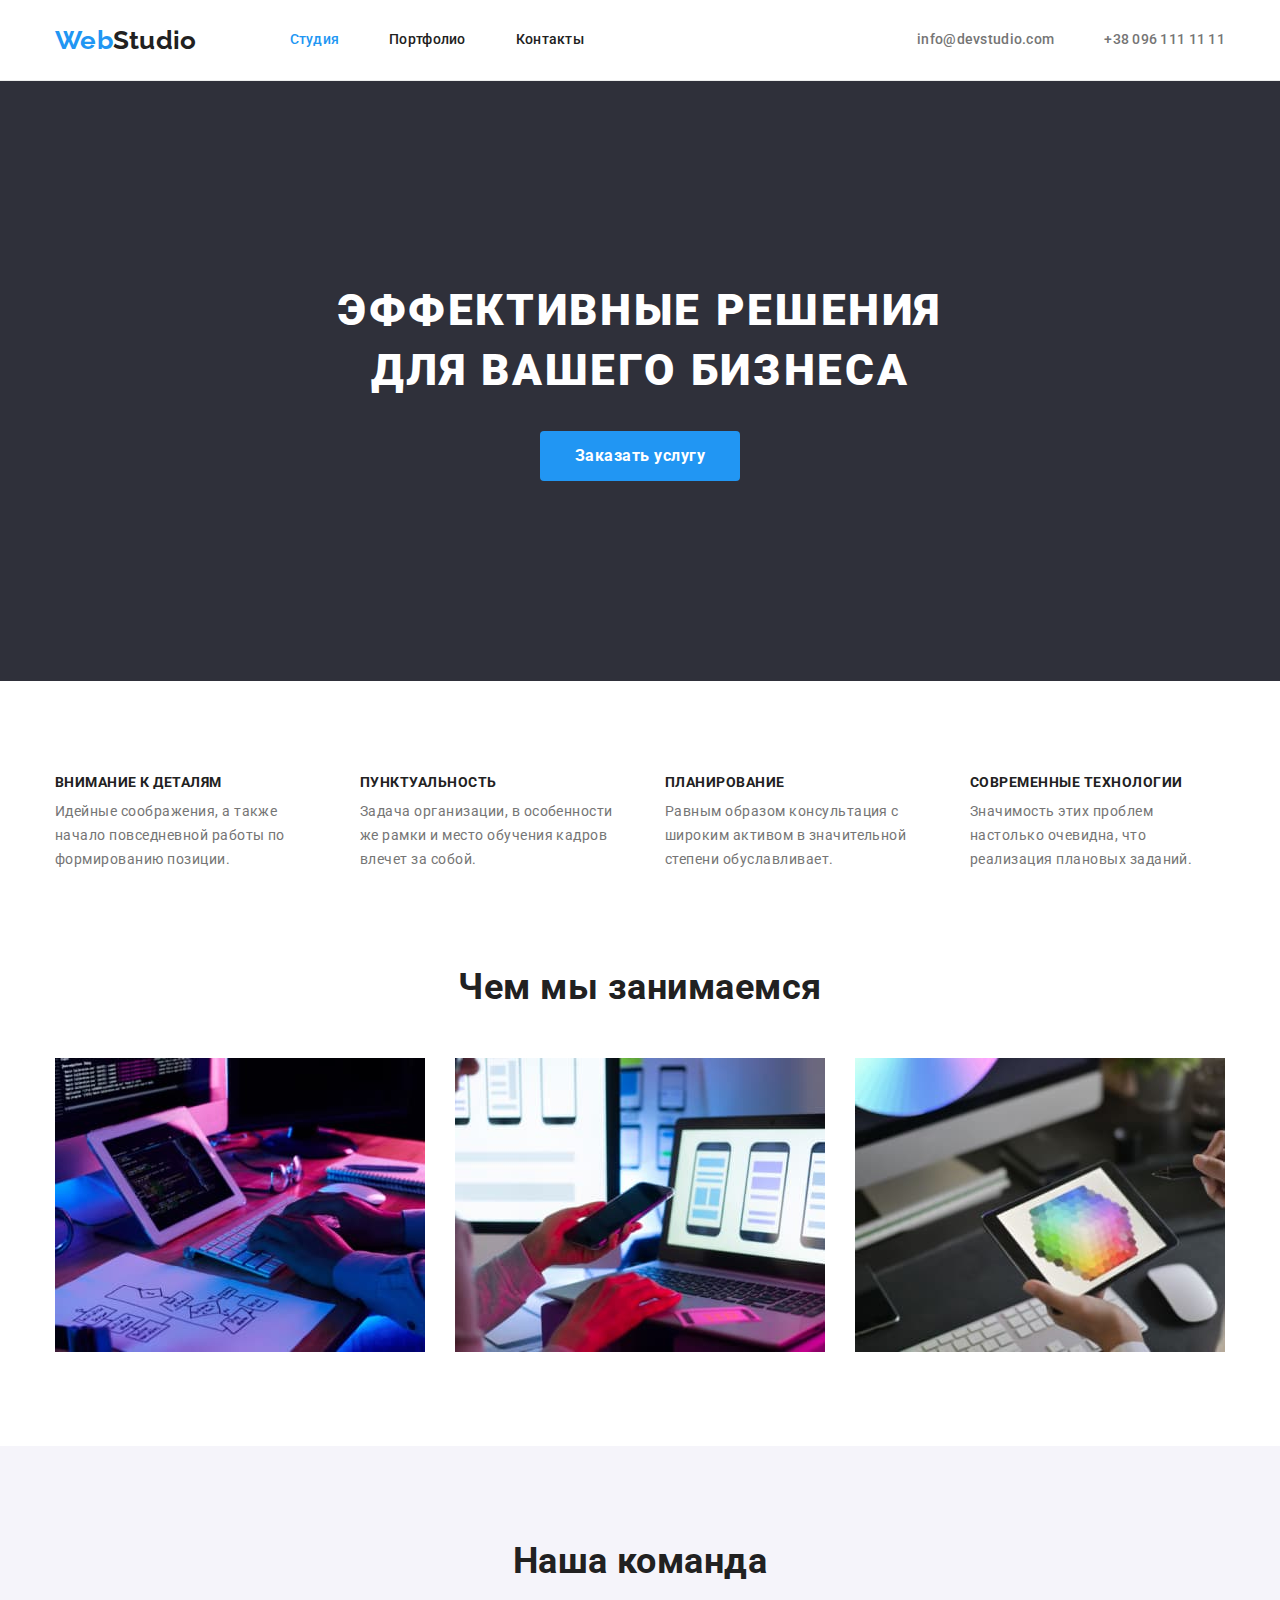
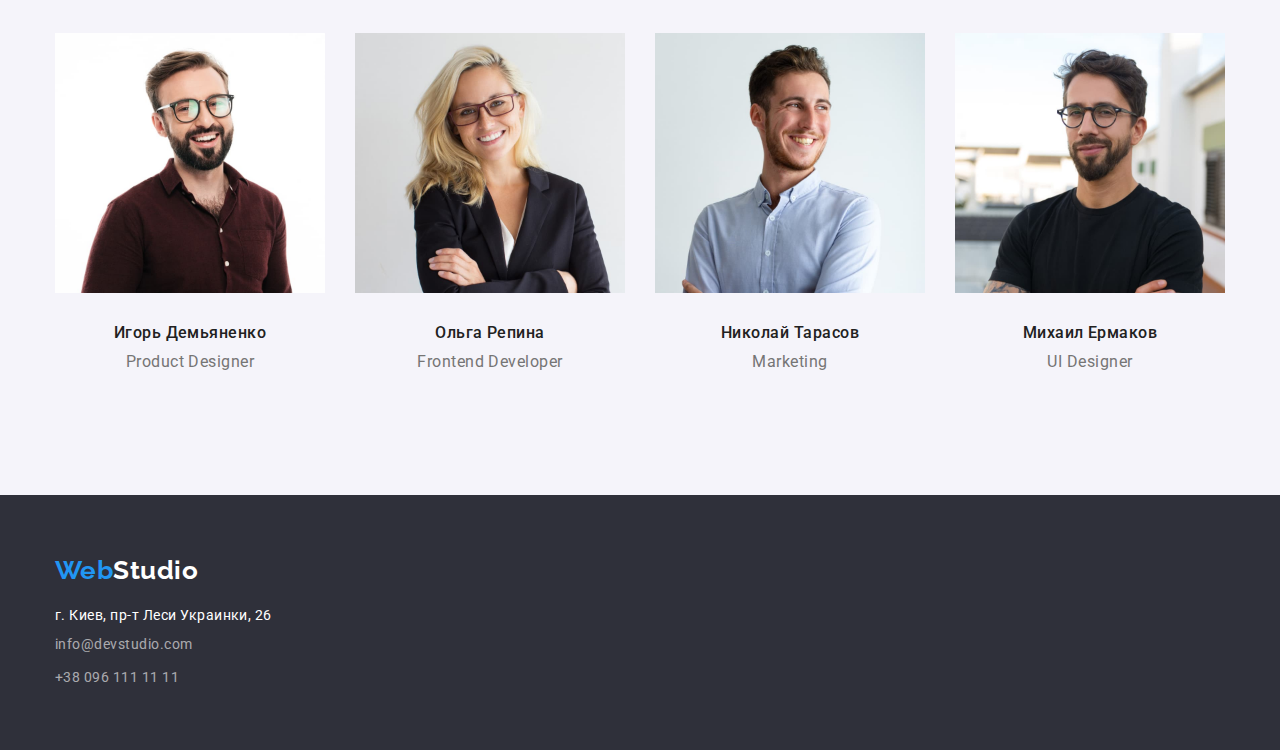
==== index.html @ 822eb490 "clone files" ====
<!DOCTYPE html>
<html lang="ru">
<head>
    <meta charset="UTF-8">
    <meta http-equiv="X-UA-Compatible" content="IE=edge">
    <meta name="viewport" content="width=device-width, initial-scale=1.0">
    <title>Document</title>
    <link href="https://fonts.googleapis.com/css2?family=Raleway:wght@700&family=Roboto:wght@400;500;700;900&display=swap" rel="stylesheet">
    <link rel="stylesheet" href="https://cdnjs.cloudflare.com/ajax/libs/modern-normalize/1.1.0/modern-normalize.min.css">
    <link rel="stylesheet" href="./css/styles.css">
</head>
<body>
    <header class="page-header">
            <nav class="container site-nav">
                <a href="./index.html" class="logo"><span class="logo-web">Web</span><span class="logo-studio">Studio</span></a>
                <ul class="nav-nav list">
                    <li class="item">
                        <a href="./index.html" class="site-nav-link current">Студия</a>
                    </li>
                    <li class="item">
                        <a href="./portfolio.html" class="site-nav-link">Портфолио</a>
                    </li>
                    <li class="item">
                        <a href="#" class="site-nav-link">Контакты</a>
                    </li>
                </ul>
                <ul class="nav-contacts list">
                    <li class="item">
                        <a href="mailto:info@devstudio.com" class="site-nav-contacts">info@devstudio.com</a>
                    </li>
                    <li class="item">
                        <a href="tel:+380961111111" class="site-nav-contacts">+38 096 111 11 11</a>
                    </li>
                </ul>
            </nav>
    </header>
    <main>
        <section class="section hero-section">
            <div class="container">
                <div class="hero">
                    <h1 class="hero-title">Эффективные решения для вашего бизнеса</h1>
                    <button type="button" class="btn-hero">Заказать услугу</button>
                </div>
            </div>
            </section>
            <section class="section benefits">
                <div class="container">
                    <h2 class="benefits-titles">
                        Наші переваги
                    </h2>
                    <ul class="benefits-grid list">
                        <li class="benefits-list">
                            <h3 class="benefits-title">Внимание к деталям</h3>
                            <p class="benefits-description">Идейные соображения, а также начало повседневной работы по формированию позиции.</p>
                        </li>
                        <li class="benefits-list">
                            <h3 class="benefits-title">Пунктуальность</h3>
                            <p class="benefits-description">Задача организации, в особенности же рамки и место обучения кадров влечет за собой.</p>
                        </li>
                        <li class="benefits-list">
                            <h3 class="benefits-title">Планирование</h3>
                            <p class="benefits-description">Равным образом консультация с широким активом в значительной степени обуславливает.</p>
                        </li>
                        <li class="benefits-list">
                            <h3 class="benefits-title">Современные технологии</h3>
                            <p class="benefits-description">Значимость этих проблем настолько очевидна, что реализация плановых заданий.</p>
                        </li>
                    </ul>
                </div>
            </section>
        <section class="section our-jobs">
            <div class="container">
                <h2 class="our-jobs-title">
                    Чем мы занимаемся
                </h2>
                <ul class="job-list list">
                    <li class="job-item"><img src="./images/programming.jpg" alt="програмирование" width="370" height="294" class="our-jobs-description"></li>
                    <li class="job-item"><img src="./images/layout.jpg" alt="верстка" width="370" height="294" class="our-jobs-description"></li>
                    <li class="job-item"><img src="./images/design.jpg" alt="дизайн" width="370" height="294" class="our-jobs-description"></li>
                </ul>
            </div>
        </section>
        <section class="section stuff">
            <div class="container">
                <h2 class="stuff-title">
                    Наша команда
                </h2>
                <ul class="stuff-list list">
                    <li class="stuff-item">
                        <img src="./images/stuff-demyanenko.jpg" alt="Игорь Демьяненко" width="270" height="260" class="stuff-image">
                        <div class="stuff-info">
                            <h3 class="stuff-name">Игорь Демьяненко</h3>
                            <p class="stuff-position">Product Designer</p>
                        </div>
                    </li>
                    <li class="stuff-item">
                        <img src="./images/stuff-repina.jpg" alt="Ольга Репин" width="270" height="260" class="stuff-image">
                        <div class="stuff-info">
                            <h3 class="stuff-name">Ольга Репина</h3>
                            <p class="stuff-position">Frontend Developer</p>
                        </div>
                    </li>
                    <li class="stuff-item">
                        <img src="./images/stuff-tarasov.jpg" alt="Николай Тарасов" width="270" height="260" class="stuff-image">
                        <div class="stuff-info">
                            <h3 class="stuff-name">Николай Тарасов</h3>
                            <p class="stuff-position">Marketing</p>
                        </div>
                  </li>
                    <li class="stuff-item">
                        <img src="./images/stuff-iermakov.jpg" alt="Михаил Ермаков" width="270" height="260" class="stuff-image">
                        <div class="stuff-info">
                            <h3 class="stuff-name">Михаил Ермаков</h3>
                            <p class="stuff-position">UI Designer</p>
                        </div>
                </li>
                </ul>                
            </div>
        </section>
    </main>
    <footer class="section page-footer">
        <div class="container">
            <a href="./index.html" class="logo-footer"><span class="logo-web">Web</span><span class="logo-studio-footer">Studio</span></a>
        <address>
            <ul class="adress list">
                <li class="list-adress-item">
                    <a href="https://goo.gl/maps/piqngm7oDQpEDh6u6" target="_blank" rel="noopener nofollow noreferrer" class="footer-address">г. Киев, пр-т Леси Украинки, 26</a>
                </li>
                <li class="list-adress-item">
                    <a href="mailto:info@devstudio.com" class="footer-contacts">info@devstudio.com</a>
                </li>
                <li class="list-adress-item">
                    <a href="tel:+380961111111" class="footer-contacts">+38 096 111 11 11</a>
                </li>
            </ul>
        </address>
        </div>
    </footer>
</body>
</html>
---- css/styles.css ----
html {
	box-sizing: border-box;
}
*,
*::after,
*::before {
	box-sizing: inherit;
}
/* Стили для обнуления верхних отступов у элементов */
h1,
h2,
h3,
h4,
h5,
h6,
p {
	margin-top: 0;
}
/* Класс для обнуления базовых свойств у списков (ul) */
.list {
	list-style: none;
	padding-left: 0;
	margin: 0;
}
/* Класс для обнуления базовых свойств у ссылок */
.link {
	text-decoration: none;
	color: inherit;
}
/* Свойства для корректного отображения картинок */
img {
	display: block;
	max-width: 100%;
	height: auto;
}
/* Свойства для обнуления курсива у address */
address {
	font-style: normal;
}

:root{
    --text-color-black: #212121;
    --color-white: #FFFFFF;
    --text-color-gray: #757575;
    --text-color-contacts-footer: rgba(255,255,255,0.6);
    --accent-color-main: #2196F3;
    --secondary-background-color: #f5f4fa;

}

/* all pages */
body {
   background-color: E5E5E5;
   font-family: Roboto, sans-serif; 
   letter-spacing: 0.03em;
   color: var(--text-color-gray);
   margin: 0;
}

.section {
    padding-top: 94px;
    padding-bottom: 94px;
}

.container {
    margin-left: auto;
    margin-right: auto;
    width: 1200px;
    padding-left: 15px;
    padding-right: 15px;    
}


/* Header */
.page-header {
    display: flex;
    align-items: center;
    background-color: var(--color-white);
    border-bottom: 1px solid #ECECEC;
}

.logo {
    display: flex;
    font-family: raleway, sans-serif;
    font-weight: 700;
    font-size: 26px;
    line-height: 1.19;
    text-decoration: none;
}

.logo-web {
    display: block;
    color: var(--accent-color-main);
}

.logo-studio {
    display: block;
    color: var(--text-color-black);
}


.site-nav {
    display: flex;
    align-items: center;
    font-size: 14px;
    font-weight: 500;
    line-height: 1.14;
    letter-spacing: 0.02em;
    color: var(--text-color-black);
}



.nav-nav .item+.item {
    margin-left: 50px;
}

.nav-nav {
    display: flex;
    margin-left: 93px;
} 

.nav-contacts {
    display: flex;
    padding-top: 32px;
    padding-bottom: 32px;
    margin-left: auto;
}

.nav-contacts .item+.item {
    margin-left: 50px;
}


.site-nav-link {
    display: inline-block;
    padding-top: 32px;
    padding-bottom: 32px;

    text-decoration: none;
    color: var(--text-color-black);
}

.site-nav-link:hover {
    color: var(--accent-color-main);
}

.site-nav-link:focus {
    color: var(--accent-color-main);
}

.site-nav-contacts {
    display: block;
    color: var(--text-color-gray);
    letter-spacing: 0.02em;
    text-decoration: none;
}

.current,
.site-nav-contacts:focus,
.site-nav-contacts:hover {
    color: var(--accent-color-main);
}


/* body index */

.hero {
    text-align: center;
    }

.hero-section {
    background-color: #2F303A;
    padding-top: 200px;
    padding-bottom: 200px;
}

.hero-title {
    font-weight: 900;
    margin-bottom: 30px;
    padding-left: 252px;
    padding-right: 252px;
    font-size: 44px;
    line-height: 1.36; 
    text-align: center;
    letter-spacing: 0.06em;
    text-transform: uppercase;
    color: var(--color-white);
}

.btn-hero {
    border-radius: 4px;
    border: none;
    min-width: 200px;
    padding: 10px 32px;
    font-family: Roboto, sans-serif;
    background-color: var(--accent-color-main);
    color: var(--color-white);
    font-weight: 700;
    font-size: 16px;
    line-height: 1.87;
    letter-spacing: 0.03em;
    cursor: pointer;
}

.btn-hero:hover {
    background-color: #188CE8;
    color: var(--color-white);
    font-weight: 700;
    font-size: 16px;
    line-height: 1.87;    
}

/* benefits */

.benefits-titles {
    color: transparent;
    font-size: 0;
}

.benefits-grid {
    display: flex;
}

.benefits-list {
    width: 270px;
}
.benefits-grid .benefits-list+.benefits-list {
    margin-left: 50px;
}

.benefits-title {
    margin-bottom: 10px;
    font-weight: 700;
    font-size: 14px;
    line-height: 1.14;
    text-transform: uppercase;
    color: var(--text-color-black);
}

.benefits-description {
    font-size: 14px;
    line-height: 1.71;
    margin-bottom: 0;
}

/* our-jobs */

.our-jobs {
    padding-top: 0px;
}
.our-jobs-title {
    margin-bottom: 50px;
    font-weight: 700;
    font-size: 36px;
    line-height: 1.17;
    text-align: center;
    color: var(--text-color-black);
}

.job-list {
    display: flex;
}

.job-list .job-item+.job-item {
    margin-left: 30px;
}


/* stuff */
.stuff {
    background-color: var(--secondary-background-color);
}

.stuff-list {
    display: flex;
}

.stuff-title {
    margin-bottom: 50px;
    font-weight: 700;
    font-size: 36px;
    line-height: 1.17;
    text-align: center;
    color: var(--text-color-black);
}

.stuff-info {
    padding-top: 30px;
    padding-bottom: 30px;
}


.stuff-name {
    margin-bottom: 10px;
    font-weight: 500;
    font-size: 16px;
    line-height: 1.19;
    text-align: center;
    color: var(--text-color-black);
}

.stuff-position {
    margin-bottom: 0px;
    font-size: 16px;
    line-height: 1.19;
    text-align: center;
}

.stuff-list .stuff-item+.stuff-item {
    margin-left: 30px;
}

/* footer */
.page-footer {
    padding-top: 60px;
    padding-bottom: 60px;
    background-color: #2F303A;
}

.logo-footer {
    display: flex;
    margin-bottom: 20px;
    font-family: raleway, sans-serif;
    font-weight: 700;
    font-size: 26px;
    line-height: 1.19;
    text-decoration: none;
}

.logo-studio-footer {
    color: var(--color-white);
}

.adress {
    display: flex;
    flex-direction: column;
}

.list-adress-item:not(:last-child) {
    margin-bottom: 9px;
}

.footer-address {
    display: inline-block;
    font-style: normal;
    font-size: 14px;
    line-height: 1.71px;
    color: var(--color-white);
    text-decoration: none;
}

.footer-contacts {
    display: inline-block;
    font-style: normal;
    font-size: 14px;
    line-height: 1.71;
    text-decoration: none;
    color: rgba(255, 255, 255, 0.6);
}


.footer-contacts:hover,
.footer-contacts:focus {
   color: var(--accent-color-main); 
}

/* body portfolio */

.jobs-portfolio {
    color: transparent;
    font-size: 0;
}

.nav-filter {
    display: flex;
    margin-bottom: 50px;
    font-size: 16px;
    font-weight: 500;
    line-height: 1.62;
    justify-content: center;
}

.nav-filter .nav-filter-item+.nav-filter-item {
    margin-left: 8px;
}

.nav-filter-btn {
    padding-left: 22px;
    padding-top: 6px;
    padding-right: 22px;
    padding-bottom: 6px;
    border: none;
    border-radius: 4px;
    font-family: Roboto, sans-serif;
    font-weight: 500;
    font-size: 16px;
    line-height: 1.62;
    color: var(--text-color-black);
    background-color: #F5F4FA;
    letter-spacing: 0.03em;
    cursor: pointer;
}

.nav-filter-btn:active,
.nav-filter-btn:hover,
.nav-filter-btn:focus {
    color: var(--color-white);
    background-color: var(--accent-color-main);
}

.projects{
    display: flex;
    flex-wrap: wrap;
    text-decoration: none;
    
}
.projects-item {
    display: flex;
    width: calc((100% - 60px) / 3);
    margin-right: 30px;
    margin-bottom: 30px;
}

.project-item-card {
    border: 1px solid #eeeeee;
    padding-left: 24px;
    padding-top: 20px;
    padding-bottom: 20px;
}


.projects-item:nth-child(3n) {
    margin-right: 0;
}

.projects-item:nth-last-child(-n + 3)  {
    margin-bottom: 0;
}

.project-link {
    display: block;
    text-decoration: none;
    color: var(--text-color-gray);
}

.project-title {
    display: inline-block;
    margin-bottom: 4px;
    text-decoration: none;
    font-weight: 700;
    font-size: 18px;
    line-height: 2;
    letter-spacing: 0.06em;
    color: var(--text-color-black);
}

.project-type {
    margin-bottom: 0px;
    text-decoration: none;
    font-size: 16px;
    line-height: 1.88;
}
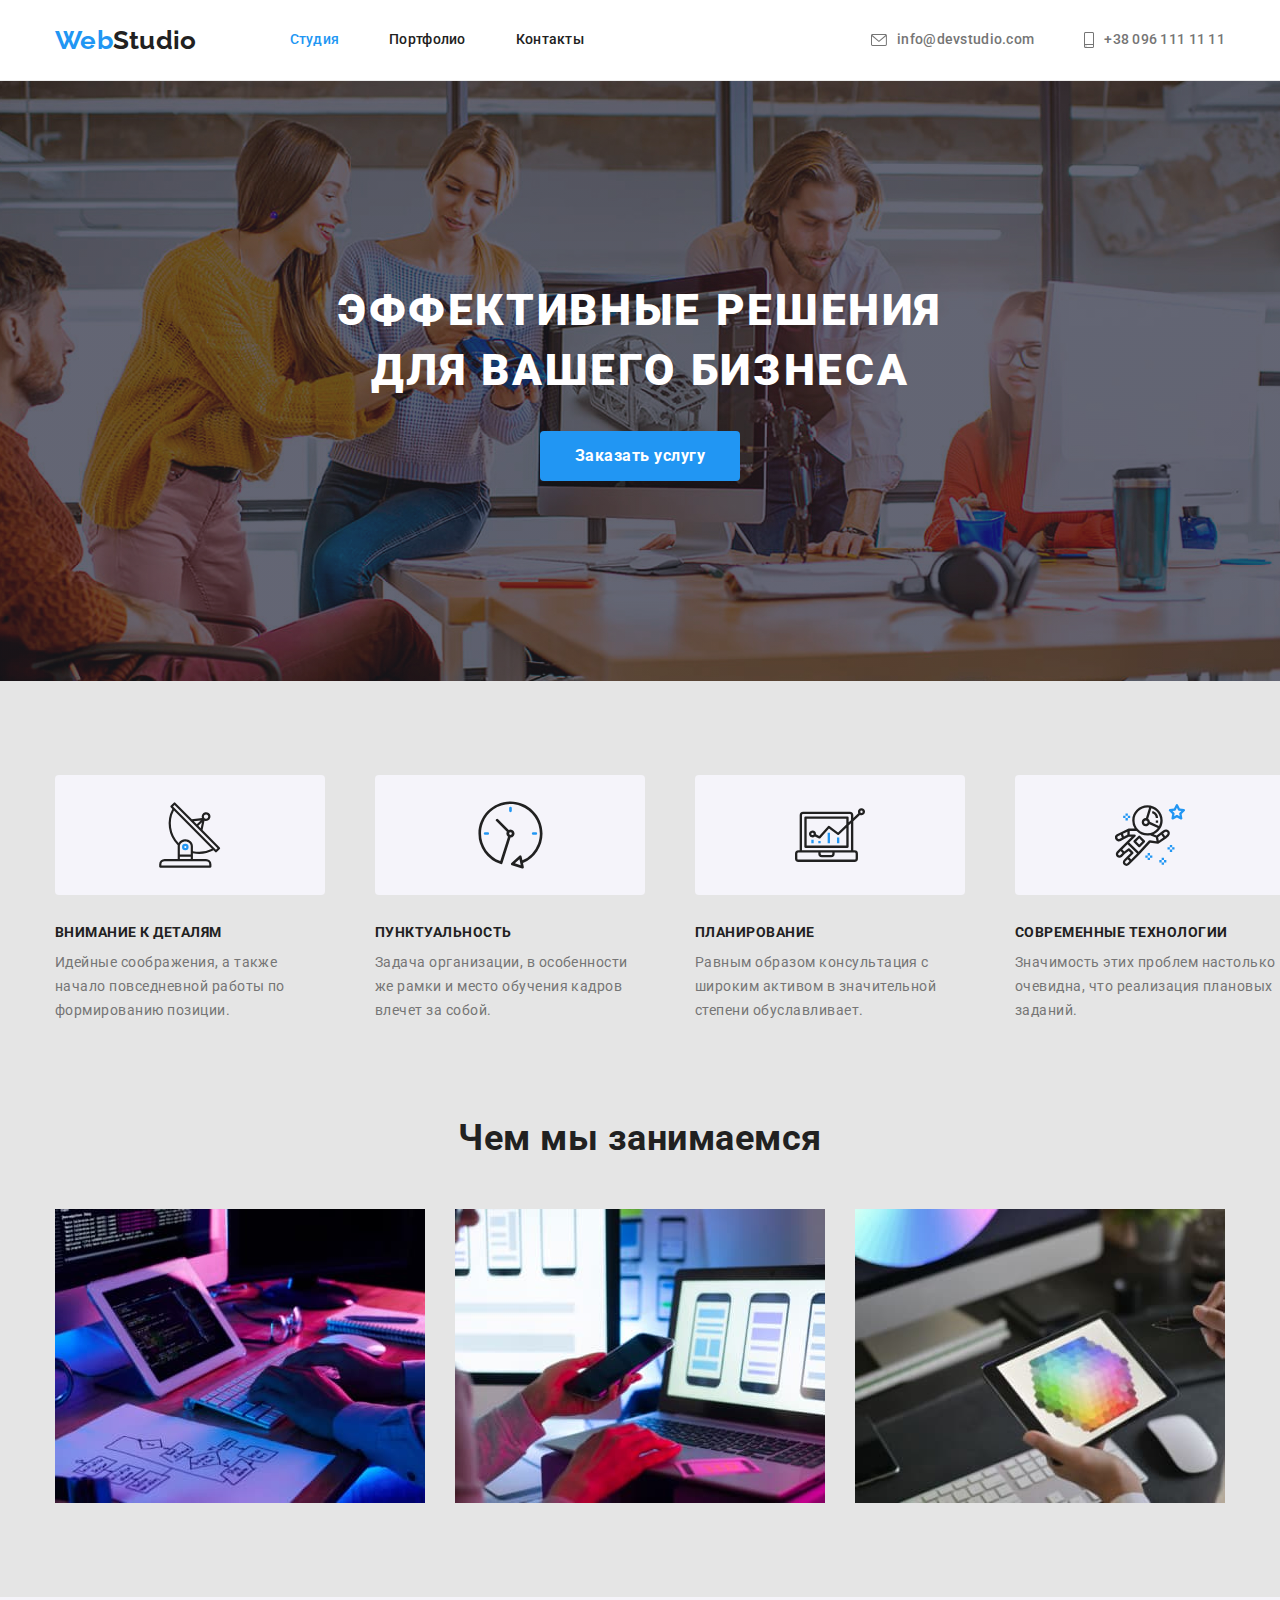
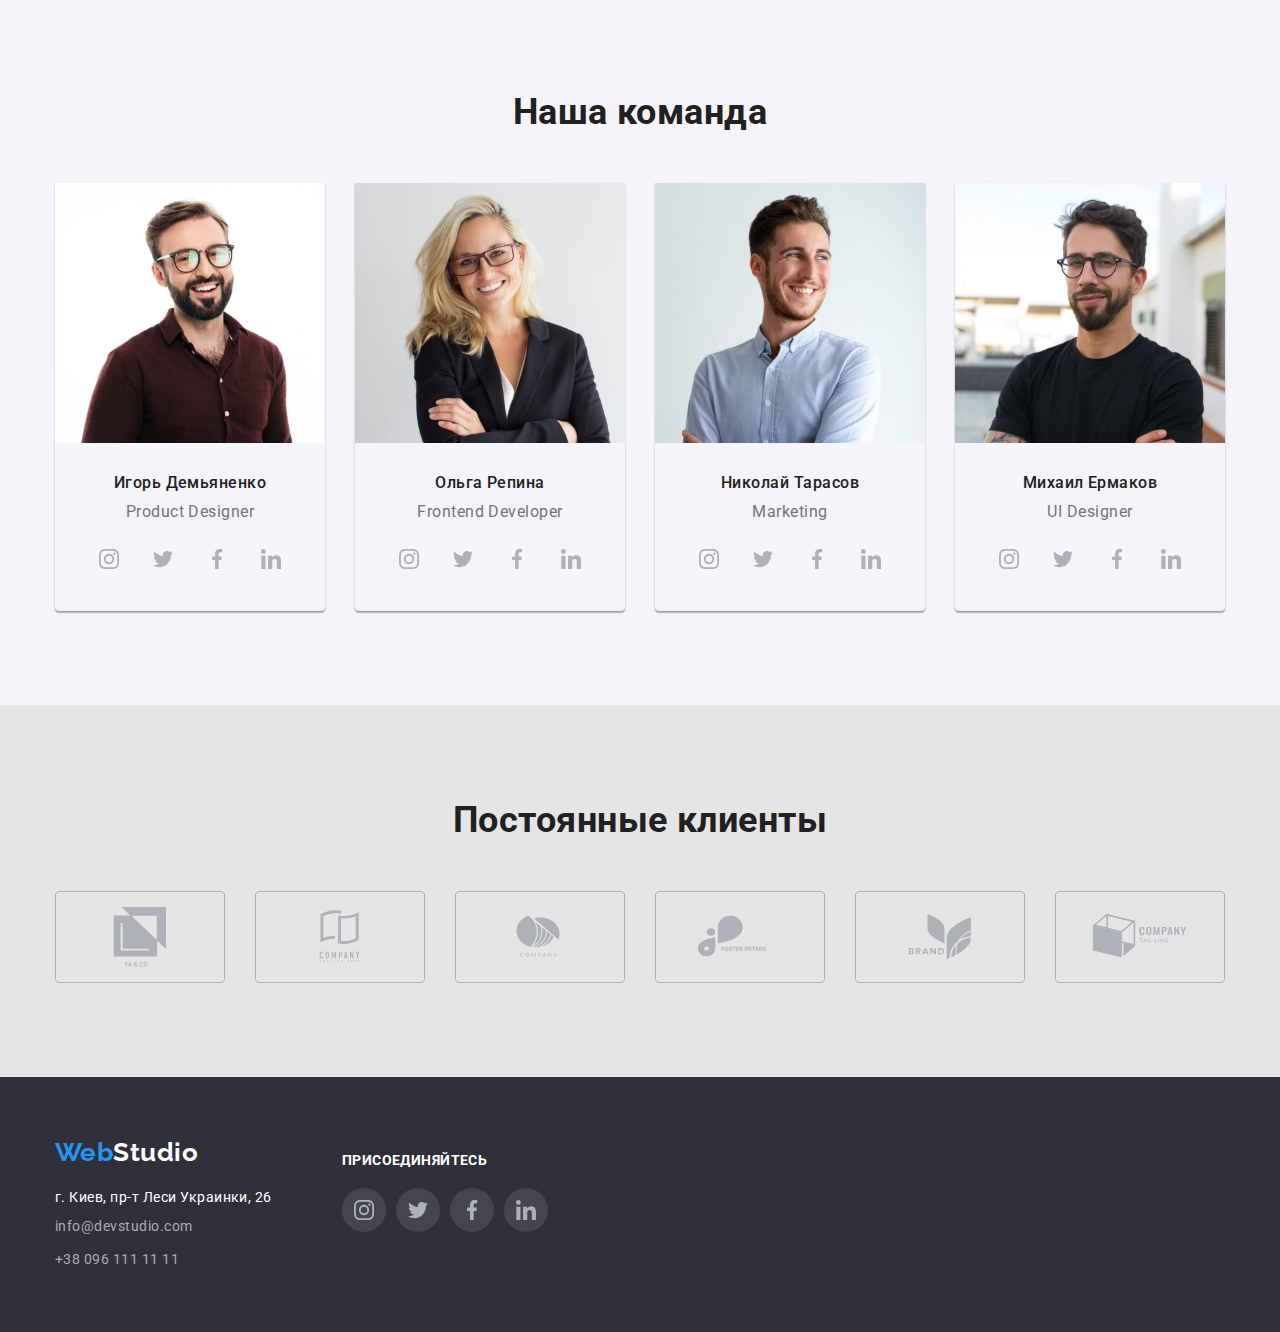
==== commit ddef807c: "hw-4 upload files" ====
--- a/index.html
+++ b/index.html
@@ -1,4 +1,4 @@
-                                                                                                                                                                                                                                                                                                                                                                                                                                                                                                                                                                                                                                                                                                                                                                                                                                                                                                                                                                                                                                                                                                                                                                                                                                                                                                                                                                                                                                                                                                                                                                                                                                                                                                                                                                                                                                                                                                                                                                                                                                                                                                                                                                                                                                                                                                                                                                                                                                                                                                                                                                                                                                                                                                              <!DOCTYPE html>
+<!DOCTYPE html>
 <html lang="ru">
 <head>
     <meta charset="UTF-8">
@@ -15,7 +15,7 @@
                 <a href="./index.html" class="logo"><span class="logo-web">Web</span><span class="logo-studio">Studio</span></a>
                 <ul class="nav-nav list">
                     <li class="item">
-                        <a href="./index.html" class="site-nav-link current">Студия</a>
+                        <a href="./index.html" class="site-nav-link current">                            Студия</a>
                     </li>
                     <li class="item">
                         <a href="./portfolio.html" class="site-nav-link">Портфолио</a>
@@ -26,10 +26,20 @@
                 </ul>
                 <ul class="nav-contacts list">
                     <li class="item">
-                        <a href="mailto:info@devstudio.com" class="site-nav-contacts">info@devstudio.com</a>
-                    </li>
-                    <li class="item">
-                        <a href="tel:+380961111111" class="site-nav-contacts">+38 096 111 11 11</a>
+                        <a href="mailto:info@devstudio.com" class="site-nav-contacts">
+                            <svg class="icon-mail" aria-hidden="true">
+                                <use href="./images/sprite.svg#icon-envelope"></use>
+                            </svg>
+                            info@devstudio.com
+                        </a>
+                    </li>
+                    <li class="item">
+                        <a href="tel:+380961111111" class="site-nav-contacts">
+                            <svg class="icon-phone" aria-hidden="true">
+                                <use href="./images/sprite.svg#icon-smartphone"></use>
+                            </svg>
+                            +38 096 111 11 11
+                        </a>
                     </li>
                 </ul>
             </nav>
@@ -50,18 +60,38 @@
                     </h2>
                     <ul class="benefits-grid list">
                         <li class="benefits-list">
+                            <div class="benefits-picture">
+                                <svg class="benefits-icon icon-details" aria-hidden="true">
+                                    <use href="./images/sprite.svg#icon-vector-details"></use>
+                                </svg>
+                            </div>
                             <h3 class="benefits-title">Внимание к деталям</h3>
                             <p class="benefits-description">Идейные соображения, а также начало повседневной работы по формированию позиции.</p>
                         </li>
                         <li class="benefits-list">
+                            <div class="benefits-picture">
+                                <svg class="benefits-icon icon-time" aria-hidden="true">
+                                    <use href="./images/sprite.svg#icon-vector-time"></use>
+                                </svg>
+                            </div>
                             <h3 class="benefits-title">Пунктуальность</h3>
                             <p class="benefits-description">Задача организации, в особенности же рамки и место обучения кадров влечет за собой.</p>
                         </li>
                         <li class="benefits-list">
+                            <div class="benefits-picture">
+                                <svg class="benefits-icon icon-planning" aria-hidden="true">
+                                    <use href="./images/sprite.svg#icon-vector-planing"></use>
+                                </svg>
+                            </div>
                             <h3 class="benefits-title">Планирование</h3>
                             <p class="benefits-description">Равным образом консультация с широким активом в значительной степени обуславливает.</p>
                         </li>
                         <li class="benefits-list">
+                            <div class="benefits-picture">
+                                <svg class="benefits-icon icon-austronaut" aria-hidden="true">
+                                    <use href="./images/sprite.svg#icon-vector-astronaut"></use>
+                                </svg>
+                            </div>
                             <h3 class="benefits-title">Современные технологии</h3>
                             <p class="benefits-description">Значимость этих проблем настолько очевидна, что реализация плановых заданий.</p>
                         </li>
@@ -92,6 +122,38 @@
                             <h3 class="stuff-name">Игорь Демьяненко</h3>
                             <p class="stuff-position">Product Designer</p>
                         </div>
+                        <div class="soc-nw">
+                            <ul class="social list">
+                                <li class="social-network">
+                                    <a href="#" class="social-link">
+                                        <svg class="icon-social icon-instagram" width="20" height="20" aria-label="Перейти в Instagram">
+                                            <use href="./images/sprite.svg#icon-instagram"></use>
+                                        </svg>
+                                    </a>
+                                </li>
+                                <li class="social-network">
+                                    <a href="#" class="social-link">
+                                        <svg class="icon-social icon-twitter" width="20" height="20" aria-label="Перейти в Twitter">
+                                            <use href="./images/sprite.svg#icon-twitter"></use>
+                                        </svg>
+                                    </a>
+                                </li>
+                                <li class="social-network">
+                                    <a href="#" class="social-link">
+                                        <svg class="icon-social icon-facebook">
+                                            <use href="./images/sprite.svg#icon-facebook"></use>
+                                        </svg>
+                                    </a>
+                                </li>
+                                <li class="social-network">
+                                    <a href="#" class="social-link">
+                                        <svg class="icon-social icon-linkedin" width="20" height="20" aria-label="Перейти в LinkeIn">
+                                            <use href="./images/sprite.svg#icon-linkedin"></use>
+                                        </svg>
+                                    </a>
+                                </li>
+                            </ul>
+                        </div>
                     </li>
                     <li class="stuff-item">
                         <img src="./images/stuff-repina.jpg" alt="Ольга Репин" width="270" height="260" class="stuff-image">
@@ -99,12 +161,76 @@
                             <h3 class="stuff-name">Ольга Репина</h3>
                             <p class="stuff-position">Frontend Developer</p>
                         </div>
+                        <div class="soc-nw">
+                            <ul class="social list">
+                                <li class="social-network">
+                                    <a href="#" class="social-link">
+                                        <svg class="icon-social icon-instagram" width="20" height="20" aria-label="Перейти в Instagram">
+                                            <use href="./images/sprite.svg#icon-instagram"></use>
+                                        </svg>
+                                    </a>
+                                </li>
+                                <li class="social-network">
+                                    <a href="#" class="social-link">
+                                        <svg class="icon-social icon-twitter" width="20" height="20" aria-label="Перейти в Twitter">
+                                            <use href="./images/sprite.svg#icon-twitter"></use>
+                                        </svg>
+                                    </a>
+                                </li>
+                                <li class="social-network">
+                                    <a href="#" class="social-link">
+                                        <svg class="icon-social icon-facebook">
+                                            <use href="./images/sprite.svg#icon-facebook"></use>
+                                        </svg>
+                                    </a>
+                                </li>
+                                <li class="social-network">
+                                    <a href="#" class="social-link">
+                                        <svg class="icon-social icon-linkedin" width="20" height="20" aria-label="Перейти в LinkeIn">
+                                            <use href="./images/sprite.svg#icon-linkedin"></use>
+                                        </svg>
+                                    </a>
+                                </li>
+                            </ul>
+                        </div>
                     </li>
                     <li class="stuff-item">
                         <img src="./images/stuff-tarasov.jpg" alt="Николай Тарасов" width="270" height="260" class="stuff-image">
                         <div class="stuff-info">
                             <h3 class="stuff-name">Николай Тарасов</h3>
                             <p class="stuff-position">Marketing</p>
+                        </div>
+                        <div class="soc-nw">
+                            <ul class="social list">
+                                <li class="social-network">
+                                    <a href="#" class="social-link">
+                                        <svg class="icon-social icon-instagram" width="20" height="20" aria-label="Перейти в Instagram">
+                                            <use href="./images/sprite.svg#icon-instagram"></use>
+                                        </svg>
+                                    </a>
+                                </li>
+                                <li class="social-network">
+                                    <a href="#" class="social-link">
+                                        <svg class="icon-social icon-twitter" width="20" height="20" aria-label="Перейти в Twitter">
+                                            <use href="./images/sprite.svg#icon-twitter"></use>
+                                        </svg>
+                                    </a>
+                                </li>
+                                <li class="social-network">
+                                    <a href="#" class="social-link">
+                                        <svg class="icon-social icon-facebook">
+                                            <use href="./images/sprite.svg#icon-facebook"></use>
+                                        </svg>
+                                    </a>
+                                </li>
+                                <li class="social-network">
+                                    <a href="#" class="social-link">
+                                        <svg class="icon-social icon-linkedin" width="20" height="20" aria-label="Перейти в LinkeIn">
+                                            <use href="./images/sprite.svg#icon-linkedin"></use>
+                                        </svg>
+                                    </a>
+                                </li>
+                            </ul>
                         </div>
                   </li>
                     <li class="stuff-item">
@@ -113,14 +239,103 @@
                             <h3 class="stuff-name">Михаил Ермаков</h3>
                             <p class="stuff-position">UI Designer</p>
                         </div>
+                        <div class="soc-nw">
+                            <ul class="social list">
+                                <li class="social-network">
+                                    <a href="#" class="social-link">
+                                        <svg class="icon-social icon-instagram" width="20" height="20" aria-label="Перейти в Instagram">
+                                            <use href="./images/sprite.svg#icon-instagram"></use>
+                                        </svg>
+                                    </a>
+                                </li>
+                                <li class="social-network">
+                                    <a href="#" class="social-link">
+                                        <svg class="icon-social icon-twitter" width="20" height="20" aria-label="Перейти в Twitter">
+                                            <use href="./images/sprite.svg#icon-twitter"></use>
+                                        </svg>
+                                    </a>
+                                </li>
+                                <li class="social-network">
+                                    <a href="#" class="social-link">
+                                        <svg class="icon-social icon-facebook">
+                                            <use href="./images/sprite.svg#icon-facebook"></use>
+                                        </svg>
+                                    </a>
+                                </li>
+                                <li class="social-network">
+                                    <a href="#" class="social-link">
+                                        <svg class="icon-social icon-linkedin" width="20" height="20" aria-label="Перейти в LinkeIn">
+                                            <use href="./images/sprite.svg#icon-linkedin"></use>
+                                        </svg>
+                                    </a>
+                                </li>
+                            </ul>
+                        </div>
                 </li>
                 </ul>                
+            </div>
+        </section>
+        <section class="section clients">
+            <div class="container">
+                <h2 class="clients-title">
+                    Постоянные клиенты
+                </h2>
+                <ul class="clients-list list">
+                    <li class="clients-item">
+                        <a href="#" class="clients-pak">
+                            <svg class="btn-clients" width="106" height="60">
+                                <use href="./images/sprite.svg#icon-logo-client-first"></use>
+                            </svg>
+                        </a>
+                    </li>
+
+                    <li class="clients-item">
+                        <a href="#" class="clients-pak">
+                            <svg class="btn-clients" width="106" height="60">
+                                <use href="./images/sprite.svg#icon-logo-client-second"></use>
+                            </svg>
+                        </a>
+                    </li>
+
+                    <li class="clients-item">
+                        <a href="#" class="clients-pak">
+                            <svg class="btn-clients" width="106" height="60">
+                                <use href="./images/sprite.svg#icon-logo-client-third"></use>
+                            </svg>
+                        </a>
+                    </li>
+
+                    <li class="clients-item">
+                        <a href="#" class="clients-pak">
+                            <svg class="btn-clients" width="106" height="60">
+                                <use href="./images/sprite.svg#icon-logo-client-fourth"></use>
+                            </svg>
+                        </a>
+                    </li>
+
+                    <li class="clients-item">
+                        <a href="#" class="clients-pak">
+                            <svg class="btn-clients" width="106" height="60">
+                                <use href="./images/sprite.svg#icon-logo-client-fifth"></use>
+                            </svg>
+                        </a>
+                    </li>
+
+                    <li class="clients-item">
+                        <a href="#" class="clients-pak">
+                            <svg class="btn-clients" width="106" height="60">
+                                <use href="./images/sprite.svg#icon-logo-client-sixth"></use>
+                            </svg>
+                        </a>
+                    </li>
+                </ul>
             </div>
         </section>
     </main>
     <footer class="section page-footer">
-        <div class="container">
-            <a href="./index.html" class="logo-footer"><span class="logo-web">Web</span><span class="logo-studio-footer">Studio</span></a>
+        <div class="container footer-container">
+            <div class="left-container">
+                <a href="./index.html" class="logo-footer"><span class="logo-web">Web</span><span class="logo-studio-footer">Studio</span></a>
         <address>
             <ul class="adress list">
                 <li class="list-adress-item">
@@ -134,6 +349,42 @@
                 </li>
             </ul>
         </address>
+            </div>
+            <div class="middle-container">
+                <p class="join">присоединяйтесь</p>
+                <div class="soc-nwf">
+                    <ul class="social list">
+                        <li class="social-network">
+                            <a href="#" class="social-link-footer">
+                                <svg class="icon-social icon-instagram" width="20" height="20" aria-label="Перейти в Instagram">
+                                    <use href="./images/sprite.svg#icon-instagram"></use>
+                                </svg>
+                            </a>
+                        </li>
+                        <li class="social-network">
+                            <a href="#" class="social-link-footer">
+                                <svg class="icon-social icon-twitter" width="20" height="20" aria-label="Перейти в Twitter">
+                                    <use href="./images/sprite.svg#icon-twitter"></use>
+                                </svg>
+                            </a>
+                        </li>
+                        <li class="social-network">
+                            <a href="#" class="social-link-footer">
+                                <svg class="icon-social icon-facebook">
+                                    <use href="./images/sprite.svg#icon-facebook"></use>
+                                </svg>
+                            </a>
+                        </li>
+                        <li class="social-network">
+                            <a href="#" class="social-link-footer">
+                                <svg class="icon-social icon-linkedin" width="20" height="20" aria-label="Перейти в LinkeIn">
+                                    <use href="./images/sprite.svg#icon-linkedin"></use>
+                                </svg>
+                            </a>
+                        </li>
+                    </ul>
+                </div>
+            </div>
         </div>
     </footer>
 </body>
--- a/css/styles.css
+++ b/css/styles.css
@@ -45,12 +45,15 @@
     --text-color-contacts-footer: rgba(255,255,255,0.6);
     --accent-color-main: #2196F3;
     --secondary-background-color: #f5f4fa;
+    --icons-clients-color: #afb1b8;
+    --background-color: #e5e5e5;
+
 
 }
 
 /* all pages */
 body {
-   background-color: E5E5E5;
+   background: var(--background-color);
    font-family: Roboto, sans-serif; 
    letter-spacing: 0.03em;
    color: var(--text-color-gray);
@@ -150,10 +153,41 @@
 }
 
 .site-nav-contacts {
-    display: block;
+    display: flex;
+    align-items: center;
     color: var(--text-color-gray);
     letter-spacing: 0.02em;
     text-decoration: none;
+}
+
+.icon-mail {
+    width: 16px;
+    height: 12px;
+    margin-right: 10px;
+    fill: var(--text-color-gray);
+}
+
+.icon-phone {
+    width: 10px;
+    height: 16px;
+    margin-right: 10px;
+    fill: var(--text-color-gray);
+}
+
+.site-nav-contacts:hover .icon-phone {
+    fill: var(--accent-color-main);
+}
+
+.site-nav-contacts:focus .icon-phone {
+    fill: var(--accent-color-main);
+}
+
+.site-nav-contacts:hover .icon-mail {
+    fill: var(--accent-color-main);
+}
+
+.site-nav-contacts:focus .icon-mail {
+    fill: var(--accent-color-main);
 }
 
 .current,
@@ -161,8 +195,6 @@
 .site-nav-contacts:hover {
     color: var(--accent-color-main);
 }
-
-
 /* body index */
 
 .hero {
@@ -170,7 +202,17 @@
     }
 
 .hero-section {
+    height: 600px;
+    max-width: 1600px;
+    margin-left: auto;
+    margin-right: auto;
     background-color: #2F303A;
+    background-image: 
+        linear-gradient( to right, rgba(47, 48, 58, 0.4), rgba(47, 48, 58, 0.4)), 
+        url(../images/hero-img.jpg);
+    background-repeat: no-repeat;
+    background-size: cover;
+    background-position: center;    
     padding-top: 200px;
     padding-bottom: 200px;
 }
@@ -229,6 +271,45 @@
     margin-left: 50px;
 }
 
+.benefits-picture {
+    display: flex;
+    align-items: center;
+    justify-content: center;
+    margin-bottom: 30px;
+    border-radius: 4px;
+    width: 270px;
+    height: 120px;
+    background-color: var(--secondary-background-color);
+}
+
+.benefits-icon {
+    display: flex;
+}
+
+.icon-details {
+    width: 65.32px;
+    height: 70px;
+    fill: var(--accent-color-main);
+}
+
+.icon-time {
+    width: 67px;
+    height: 70px;
+    fill: var(--accent-color-main);
+}
+
+.icon-planning {
+    width: 70px;
+    height: 70px;
+    fill: var(--accent-color-main);
+}
+
+.icon-austronaut {
+    width: 70px;
+    height: 70px;
+    fill: var(--accent-color-main);
+}
+
 .benefits-title {
     margin-bottom: 10px;
     font-weight: 700;
@@ -287,7 +368,7 @@
 
 .stuff-info {
     padding-top: 30px;
-    padding-bottom: 30px;
+    margin-bottom: 16px;
 }
 
 
@@ -311,11 +392,159 @@
     margin-left: 30px;
 }
 
+.stuff-item {
+    box-shadow: 0px 1px 3px rgba(0, 0, 0, 0.12), 0px 1px 1px rgba(0, 0, 0, 0.14), 0px 2px 1px rgba(0, 0, 0, 0.2);
+    border-radius: 0px 0px 4px 4px;
+}
+.soc-nw {
+    margin-bottom: 1.875rem;
+}
+
+.social {
+    display: flex;
+    justify-content: center;
+    padding: 0;
+    margin: 0;
+}
+
+.social .social-network+.social-network {
+    margin-left: 0.625rem;
+}
+
+.social-network {
+    display: flex;
+}
+    
+.social-link {
+    display: inline-flex;
+    padding: 0;
+    align-items: center;
+    justify-content: center;
+    width: 44px;
+    height: 44px;
+    border-radius: 50%;
+    background-color: inherit;
+}
+.icon-social {
+    display: flex;
+    justify-content: center;
+    width: 20px;
+    height: 20px;
+    fill: var(--icons-clients-color);
+}
+.social-link:focus,
+.social-link:hover {
+    background-color: var(--accent-color-main);
+}
+
+.social-link:hover .icon-social{
+    fill: var(--color-white);
+}
+
+
+
+/* Постоянные клиенты */
+.clients-title {
+    margin-bottom: 50px;
+    font-weight: 700;
+    font-size: 36px;
+    line-height: 1.17;
+    text-align: center;
+    color: var(--text-color-black);
+}
+
+.clients-list {
+    display: inline-flex;
+}
+
+.clients-pak {
+    align-items: center;
+    justify-content: center;
+    display: flex;
+    width: 170px;
+    height: 92px;
+    border: 1px solid var(--icons-clients-color);
+    border-radius: 4px;
+}
+
+.clients-item {
+    display: inline-flex;
+    align-items: center;
+    margin-right: 30px;
+}
+
+.clients-item:nth-last-child(1) {
+    margin-right: 0px;
+}
+
+.btn-clients {
+    align-items: center;
+    display: block;
+    fill: var(--icons-clients-color);
+}
+
+
+.clients-pak:hover .btn-clients {
+    fill: var(--accent-color-main);
+}
+
+.clients-pak:hover {
+    border: 1px solid var(--accent-color-main);
+    border-radius: 4px;
+}
+
+
+
+
 /* footer */
 .page-footer {
     padding-top: 60px;
     padding-bottom: 60px;
     background-color: #2F303A;
+}
+
+.footer-container {
+    display: flex;
+
+}
+.left-container {
+    margin-right: 4.375rem;
+}
+
+.join {
+    display: flex;
+    text-transform: uppercase;
+    font-family: 'Roboto';
+    font-style: normal;
+    font-weight: 700;
+    font-size: 14px;
+    line-height: 16px;
+    letter-spacing: 0.03em;
+    padding-top: 15px;
+    margin-bottom: 20px;
+    color: var(--color-white);
+}
+
+.soc-nwf {
+    margin-bottom: 1.875rem;
+}
+.social-link-footer {
+    display: inline-flex;
+    padding: 0;
+    align-items: center;
+    justify-content: center;
+    width: 44px;
+    height: 44px;
+    border-radius: 50%;
+    background-color: rgba(255, 255, 255, 0.1);
+}
+.social-link-footer:focus,
+.social-link-footer:hover {
+    background-color: var(--accent-color-main);
+}
+
+.social-link-footer:hover .icon-social{
+    fill: var(--color-white);
 }
 
 .logo-footer {
@@ -407,6 +636,7 @@
 .nav-filter-btn:focus {
     color: var(--color-white);
     background-color: var(--accent-color-main);
+    box-shadow: 0px 3px 1px rgba(0, 0, 0, 0.1), 0px 1px 2px rgba(0, 0, 0, 0.08), 0px 2px 2px rgba(0, 0, 0, 0.12);
 }
 
 .projects{
@@ -444,6 +674,11 @@
     color: var(--text-color-gray);
 }
 
+.project-link:focus,
+.project-link:hover {
+    box-shadow: 0px 1px 1px rgba(0, 0, 0, 0.12), 0px 4px 4px rgba(0, 0, 0, 0.06), 1px 4px 6px rgba(0, 0, 0, 0.16);
+}
+
 .project-title {
     display: inline-block;
     margin-bottom: 4px;
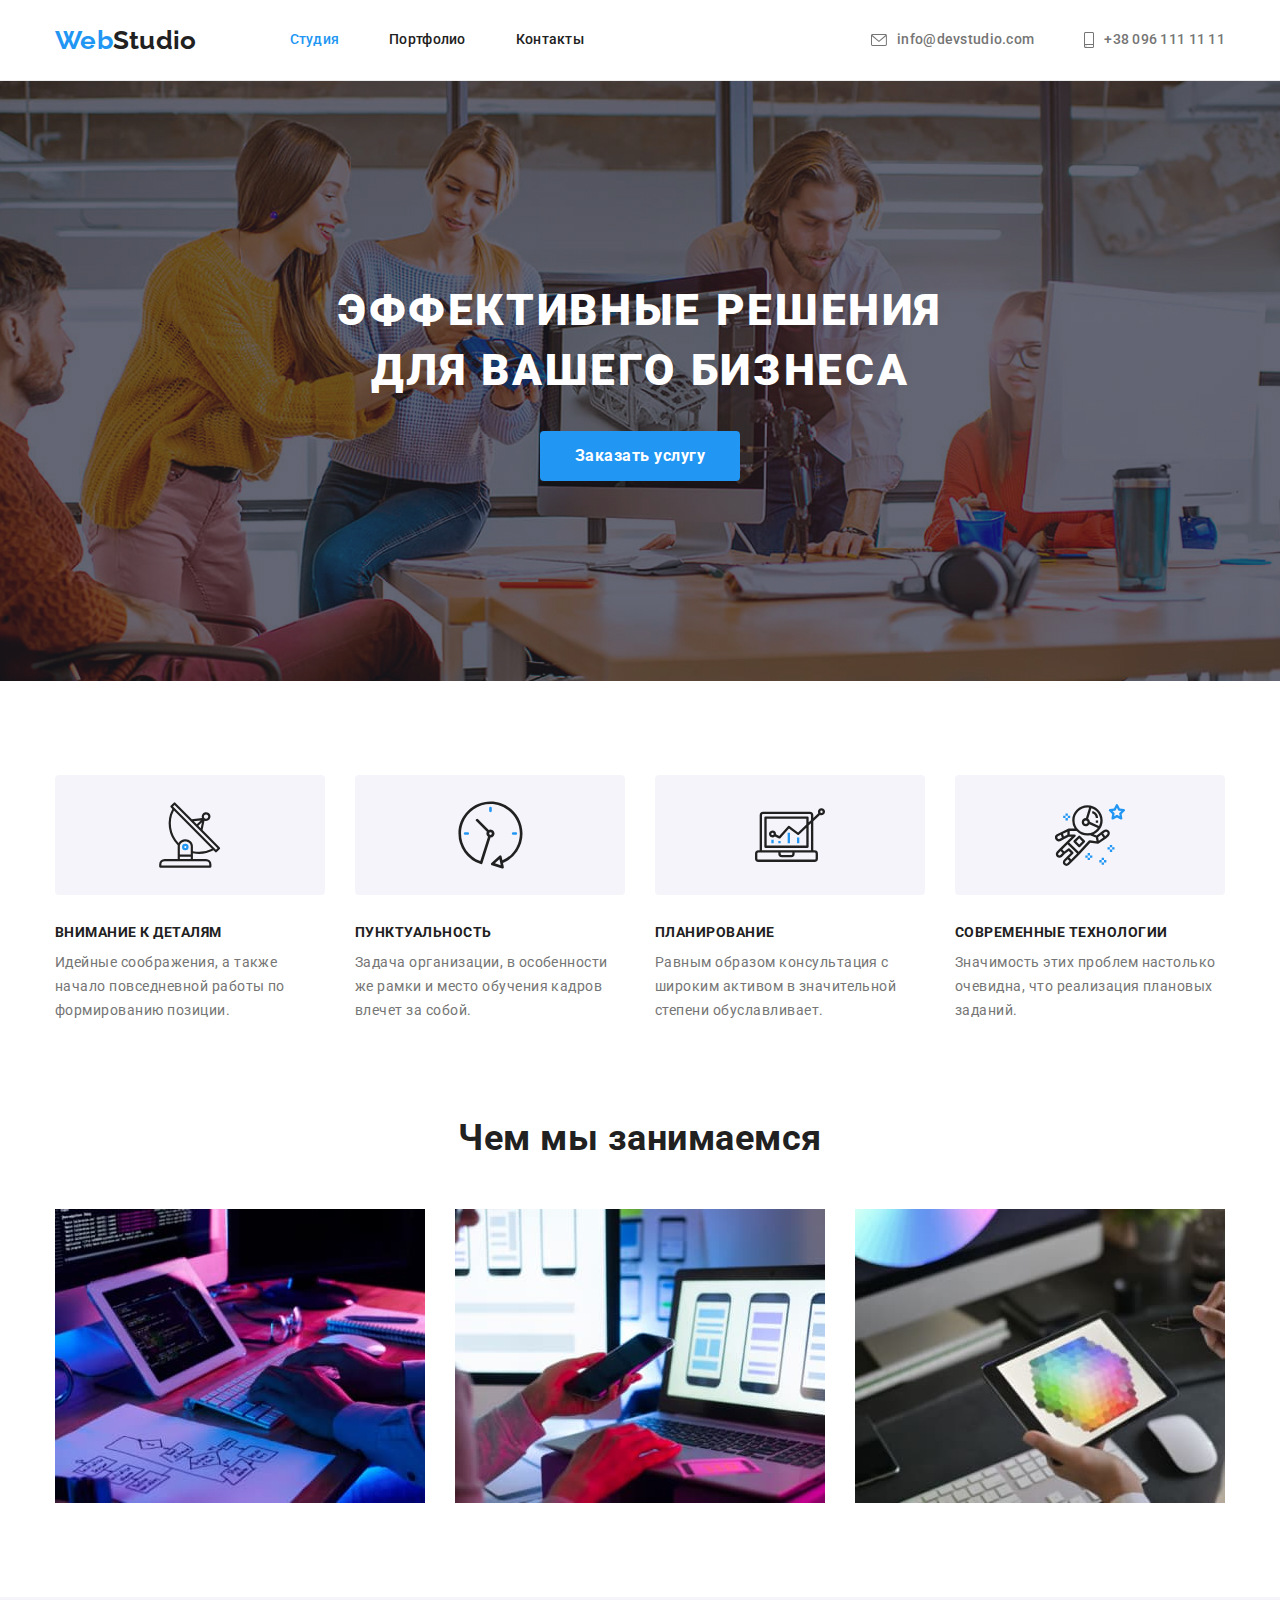
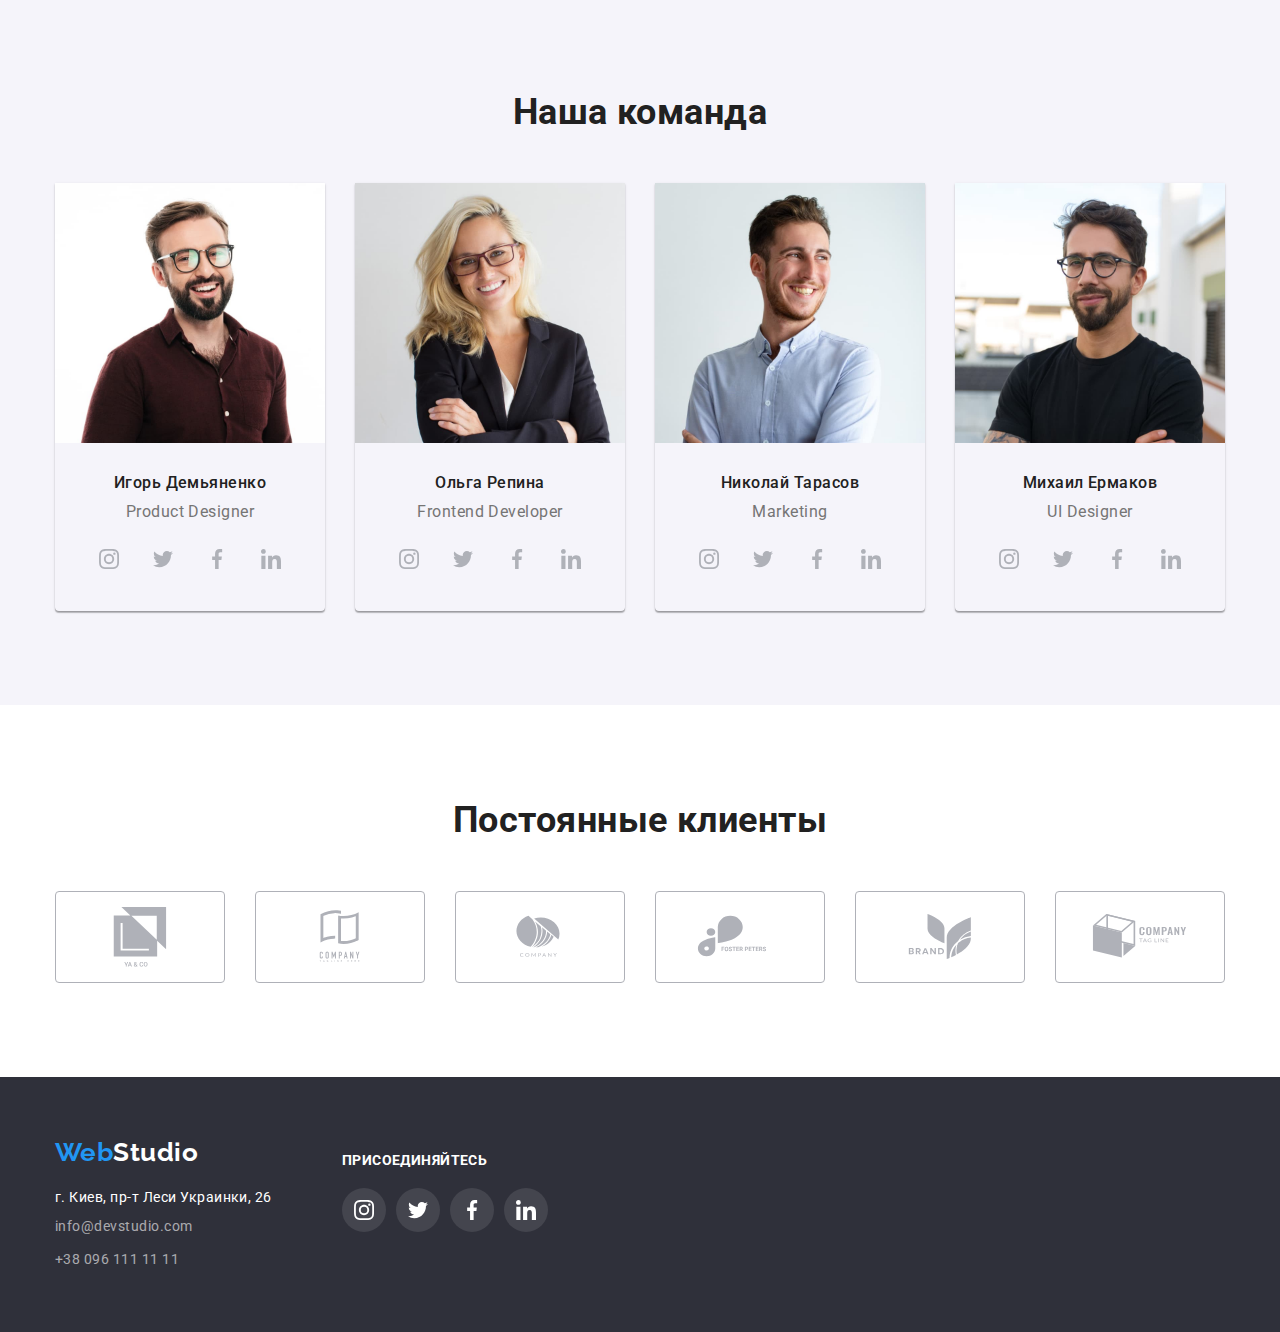
==== commit 24c2af14: "Fix mistakes" ====
--- a/index.html
+++ b/index.html
@@ -126,28 +126,28 @@
                             <ul class="social list">
                                 <li class="social-network">
                                     <a href="#" class="social-link">
-                                        <svg class="icon-social icon-instagram" width="20" height="20" aria-label="Перейти в Instagram">
+                                        <svg class="icon-social icon-instagram" aria-label="Перейти в Instagram">
                                             <use href="./images/sprite.svg#icon-instagram"></use>
                                         </svg>
                                     </a>
                                 </li>
                                 <li class="social-network">
                                     <a href="#" class="social-link">
-                                        <svg class="icon-social icon-twitter" width="20" height="20" aria-label="Перейти в Twitter">
+                                        <svg class="icon-social icon-twitter" aria-label="Перейти в Twitter">
                                             <use href="./images/sprite.svg#icon-twitter"></use>
                                         </svg>
                                     </a>
                                 </li>
                                 <li class="social-network">
                                     <a href="#" class="social-link">
-                                        <svg class="icon-social icon-facebook">
+                                        <svg class="icon-social icon-facebook" aria-label="Перейти в Facebook">
                                             <use href="./images/sprite.svg#icon-facebook"></use>
                                         </svg>
                                     </a>
                                 </li>
                                 <li class="social-network">
                                     <a href="#" class="social-link">
-                                        <svg class="icon-social icon-linkedin" width="20" height="20" aria-label="Перейти в LinkeIn">
+                                        <svg class="icon-social icon-linkedin" aria-label="Перейти в LinkeIn">
                                             <use href="./images/sprite.svg#icon-linkedin"></use>
                                         </svg>
                                     </a>
@@ -165,28 +165,28 @@
                             <ul class="social list">
                                 <li class="social-network">
                                     <a href="#" class="social-link">
-                                        <svg class="icon-social icon-instagram" width="20" height="20" aria-label="Перейти в Instagram">
+                                        <svg class="icon-social icon-instagram" aria-label="Перейти в Instagram">
                                             <use href="./images/sprite.svg#icon-instagram"></use>
                                         </svg>
                                     </a>
                                 </li>
                                 <li class="social-network">
                                     <a href="#" class="social-link">
-                                        <svg class="icon-social icon-twitter" width="20" height="20" aria-label="Перейти в Twitter">
+                                        <svg class="icon-social icon-twitter" aria-label="Перейти в Twitter">
                                             <use href="./images/sprite.svg#icon-twitter"></use>
                                         </svg>
                                     </a>
                                 </li>
                                 <li class="social-network">
                                     <a href="#" class="social-link">
-                                        <svg class="icon-social icon-facebook">
+                                        <svg class="icon-social icon-facebook" aria-label="Перейти в Facebook">
                                             <use href="./images/sprite.svg#icon-facebook"></use>
                                         </svg>
                                     </a>
                                 </li>
                                 <li class="social-network">
                                     <a href="#" class="social-link">
-                                        <svg class="icon-social icon-linkedin" width="20" height="20" aria-label="Перейти в LinkeIn">
+                                        <svg class="icon-social icon-linkedin" aria-label="Перейти в LinkeIn">
                                             <use href="./images/sprite.svg#icon-linkedin"></use>
                                         </svg>
                                     </a>
@@ -204,28 +204,28 @@
                             <ul class="social list">
                                 <li class="social-network">
                                     <a href="#" class="social-link">
-                                        <svg class="icon-social icon-instagram" width="20" height="20" aria-label="Перейти в Instagram">
+                                        <svg class="icon-social icon-instagram" aria-label="Перейти в Instagram">
                                             <use href="./images/sprite.svg#icon-instagram"></use>
                                         </svg>
                                     </a>
                                 </li>
                                 <li class="social-network">
                                     <a href="#" class="social-link">
-                                        <svg class="icon-social icon-twitter" width="20" height="20" aria-label="Перейти в Twitter">
+                                        <svg class="icon-social icon-twitter" aria-label="Перейти в Twitter">
                                             <use href="./images/sprite.svg#icon-twitter"></use>
                                         </svg>
                                     </a>
                                 </li>
                                 <li class="social-network">
                                     <a href="#" class="social-link">
-                                        <svg class="icon-social icon-facebook">
+                                        <svg class="icon-social icon-facebook" aria-label="Перейти в Facebook">
                                             <use href="./images/sprite.svg#icon-facebook"></use>
                                         </svg>
                                     </a>
                                 </li>
                                 <li class="social-network">
                                     <a href="#" class="social-link">
-                                        <svg class="icon-social icon-linkedin" width="20" height="20" aria-label="Перейти в LinkeIn">
+                                        <svg class="icon-social icon-linkedin" aria-label="Перейти в LinkeIn">
                                             <use href="./images/sprite.svg#icon-linkedin"></use>
                                         </svg>
                                     </a>
@@ -243,28 +243,28 @@
                             <ul class="social list">
                                 <li class="social-network">
                                     <a href="#" class="social-link">
-                                        <svg class="icon-social icon-instagram" width="20" height="20" aria-label="Перейти в Instagram">
+                                        <svg class="icon-social icon-instagram" aria-label="Перейти в Instagram">
                                             <use href="./images/sprite.svg#icon-instagram"></use>
                                         </svg>
                                     </a>
                                 </li>
                                 <li class="social-network">
                                     <a href="#" class="social-link">
-                                        <svg class="icon-social icon-twitter" width="20" height="20" aria-label="Перейти в Twitter">
+                                        <svg class="icon-social icon-twitter" aria-label="Перейти в Twitter">
                                             <use href="./images/sprite.svg#icon-twitter"></use>
                                         </svg>
                                     </a>
                                 </li>
                                 <li class="social-network">
                                     <a href="#" class="social-link">
-                                        <svg class="icon-social icon-facebook">
+                                        <svg class="icon-social icon-facebook" aria-label="Перейти в Facebook">
                                             <use href="./images/sprite.svg#icon-facebook"></use>
                                         </svg>
                                     </a>
                                 </li>
                                 <li class="social-network">
                                     <a href="#" class="social-link">
-                                        <svg class="icon-social icon-linkedin" width="20" height="20" aria-label="Перейти в LinkeIn">
+                                        <svg class="icon-social icon-linkedin"aria-label="Перейти в LinkeIn">
                                             <use href="./images/sprite.svg#icon-linkedin"></use>
                                         </svg>
                                     </a>
@@ -283,7 +283,7 @@
                 <ul class="clients-list list">
                     <li class="clients-item">
                         <a href="#" class="clients-pak">
-                            <svg class="btn-clients" width="106" height="60">
+                            <svg class="btn-clients" width="106" height="60" aria-label="Посилання на сайт компанії">
                                 <use href="./images/sprite.svg#icon-logo-client-first"></use>
                             </svg>
                         </a>
@@ -291,7 +291,7 @@
 
                     <li class="clients-item">
                         <a href="#" class="clients-pak">
-                            <svg class="btn-clients" width="106" height="60">
+                            <svg class="btn-clients" width="106" height="60" aria-label="Посилання на сайт компанії">
                                 <use href="./images/sprite.svg#icon-logo-client-second"></use>
                             </svg>
                         </a>
@@ -299,7 +299,7 @@
 
                     <li class="clients-item">
                         <a href="#" class="clients-pak">
-                            <svg class="btn-clients" width="106" height="60">
+                            <svg class="btn-clients" width="106" height="60" aria-label="Посилання на сайт компанії">
                                 <use href="./images/sprite.svg#icon-logo-client-third"></use>
                             </svg>
                         </a>
@@ -307,7 +307,7 @@
 
                     <li class="clients-item">
                         <a href="#" class="clients-pak">
-                            <svg class="btn-clients" width="106" height="60">
+                            <svg class="btn-clients" width="106" height="60" aria-label="Посилання на сайт компанії">
                                 <use href="./images/sprite.svg#icon-logo-client-fourth"></use>
                             </svg>
                         </a>
@@ -315,7 +315,7 @@
 
                     <li class="clients-item">
                         <a href="#" class="clients-pak">
-                            <svg class="btn-clients" width="106" height="60">
+                            <svg class="btn-clients" width="106" height="60" aria-label="Посилання на сайт компанії">
                                 <use href="./images/sprite.svg#icon-logo-client-fifth"></use>
                             </svg>
                         </a>
@@ -323,7 +323,7 @@
 
                     <li class="clients-item">
                         <a href="#" class="clients-pak">
-                            <svg class="btn-clients" width="106" height="60">
+                            <svg class="btn-clients" width="106" height="60" aria-label="Посилання на сайт компанії">
                                 <use href="./images/sprite.svg#icon-logo-client-sixth"></use>
                             </svg>
                         </a>
@@ -356,28 +356,28 @@
                     <ul class="social list">
                         <li class="social-network">
                             <a href="#" class="social-link-footer">
-                                <svg class="icon-social icon-instagram" width="20" height="20" aria-label="Перейти в Instagram">
+                                <svg class="icon-social-footer icon-instagram" aria-label="Перейти в Instagram">
                                     <use href="./images/sprite.svg#icon-instagram"></use>
                                 </svg>
                             </a>
                         </li>
                         <li class="social-network">
                             <a href="#" class="social-link-footer">
-                                <svg class="icon-social icon-twitter" width="20" height="20" aria-label="Перейти в Twitter">
+                                <svg class="icon-social-footer icon-twitter" aria-label="Перейти в Twitter">
                                     <use href="./images/sprite.svg#icon-twitter"></use>
                                 </svg>
                             </a>
                         </li>
                         <li class="social-network">
                             <a href="#" class="social-link-footer">
-                                <svg class="icon-social icon-facebook">
+                                <svg class="icon-social-footer icon-facebook" aria-label="Перейти в Facebook">
                                     <use href="./images/sprite.svg#icon-facebook"></use>
                                 </svg>
                             </a>
                         </li>
                         <li class="social-network">
                             <a href="#" class="social-link-footer">
-                                <svg class="icon-social icon-linkedin" width="20" height="20" aria-label="Перейти в LinkeIn">
+                                <svg class="icon-social-footer icon-linkedin" aria-label="Перейти в LinkeIn">
                                     <use href="./images/sprite.svg#icon-linkedin"></use>
                                 </svg>
                             </a>
--- a/css/styles.css
+++ b/css/styles.css
@@ -53,7 +53,7 @@
 
 /* all pages */
 body {
-   background: var(--background-color);
+   background: var(--color-white);
    font-family: Roboto, sans-serif; 
    letter-spacing: 0.03em;
    color: var(--text-color-gray);
@@ -268,7 +268,7 @@
     width: 270px;
 }
 .benefits-grid .benefits-list+.benefits-list {
-    margin-left: 50px;
+    margin-left: 30px;
 }
 
 .benefits-picture {
@@ -441,6 +441,10 @@
     fill: var(--color-white);
 }
 
+.social-link:focus .icon-social{
+    fill: var(--color-white);
+}
+
 
 
 /* Постоянные клиенты */
@@ -488,6 +492,11 @@
     fill: var(--accent-color-main);
 }
 
+.clients-pak:focus .btn-clients {
+    fill: var(--accent-color-main);
+}
+
+.clients-pak:focus,
 .clients-pak:hover {
     border: 1px solid var(--accent-color-main);
     border-radius: 4px;
@@ -538,6 +547,15 @@
     border-radius: 50%;
     background-color: rgba(255, 255, 255, 0.1);
 }
+
+.icon-social-footer {
+    display: flex;
+    justify-content: center;
+    width: 20px;
+    height: 20px;
+    fill: var(--color-white);
+}
+
 .social-link-footer:focus,
 .social-link-footer:hover {
     background-color: var(--accent-color-main);
